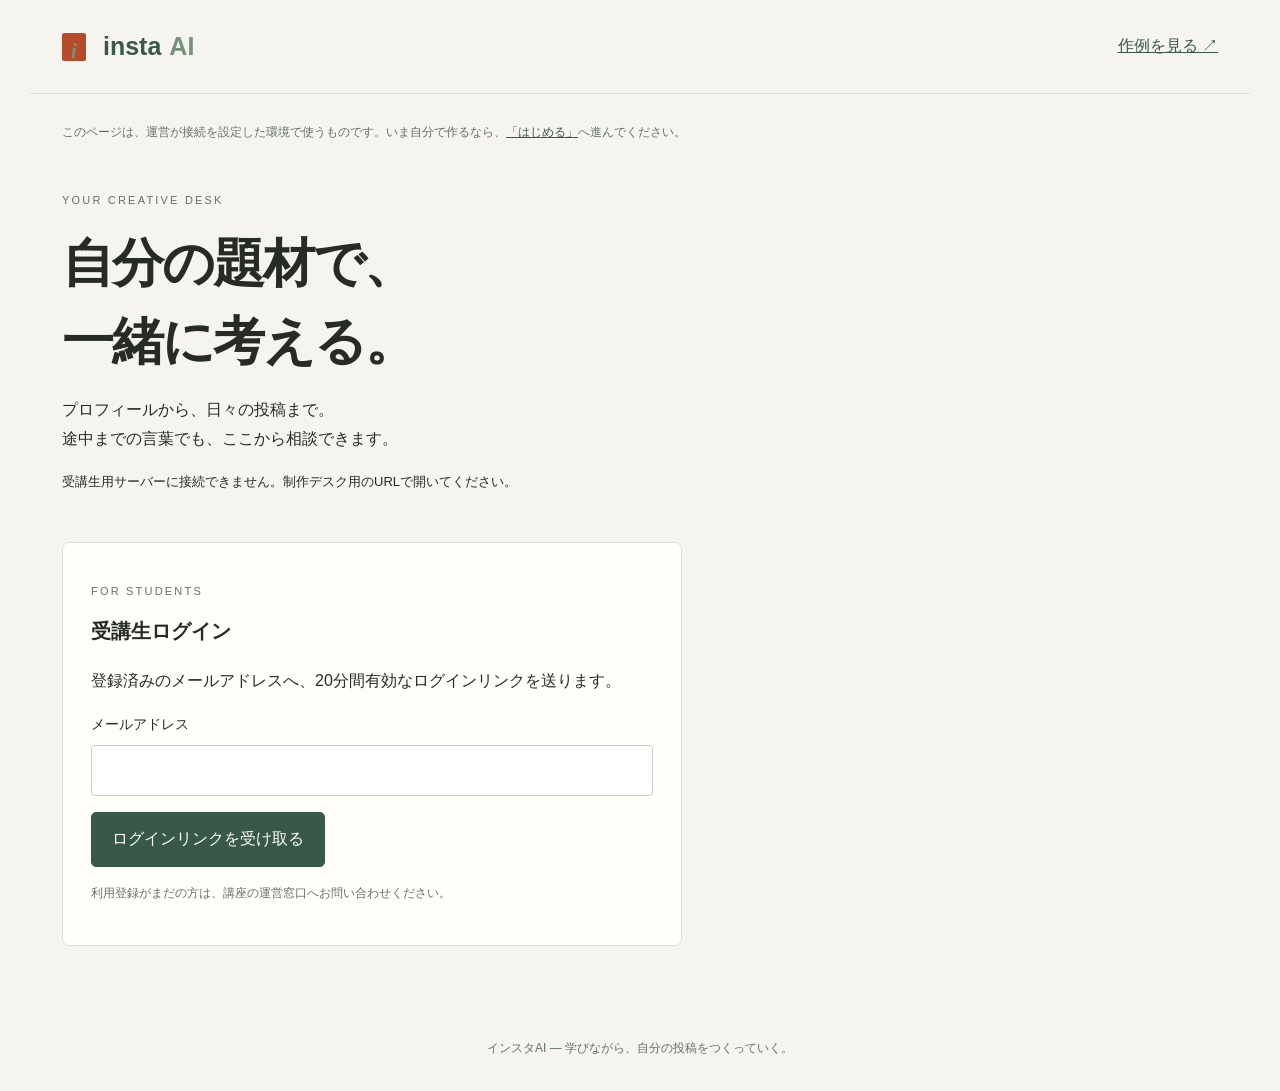
==== member.html @ cbd8a7fc "デザイン実装（並べ替え・ロゴ・文字・ボタン・飾り） Co-Authored-By: Claude Fable 5.1 <noreply@anthropic.com>" ====
<!doctype html>
<html lang="ja"><head><meta charset="utf-8"><meta name="viewport" content="width=device-width,initial-scale=1"><title>制作デスク｜インスタAI</title><link rel="stylesheet" href="member.css"><link rel="icon" href="data:image/svg+xml,%3Csvg xmlns=%27http://www.w3.org/2000/svg%27 viewBox=%270 0 32 32%27%3E%3Crect width=%2732%27 height=%2732%27 rx=%278%27 fill=%27%23b84a2c%27/%3E%3C/svg%3E">
</head>
<body><a class="skip" href="#desk">制作デスクへ</a><header><a class="brand" href="index.html"><span class="logo-mark" aria-hidden="true">i</span>insta<span>AI</span></a><a href="index.html#formats">作例を見る ↗</a></header>
<main><p class="muted" style="margin:0 0 16px">このページは、運営が接続を設定した環境で使うものです。いま自分で作るなら、<a href="index.html#start">「はじめる」</a>へ進んでください。</p><section class="intro"><p class="eyebrow">YOUR CREATIVE DESK</p><h1>自分の題材で、<br>一緒に考える。</h1><p>プロフィールから、日々の投稿まで。<br>途中までの言葉でも、ここから相談できます。</p><p id="connection" role="status">接続を確認しています。</p></section>
<section id="login-panel" class="card"><p class="eyebrow">FOR STUDENTS</p><h2>受講生ログイン</h2><p>登録済みのメールアドレスへ、20分間有効なログインリンクを送ります。</p><form id="login-form"><label>メールアドレス<input id="email" type="email" autocomplete="email" required maxlength="254"></label><button type="submit">ログインリンクを受け取る</button></form><button id="dev-login" class="secondary" hidden>ローカルのテスト受講生で確認する</button><p id="login-status" role="status"></p><p class="muted">利用登録がまだの方は、講座の運営窓口へお問い合わせください。</p></section>
<section id="desk" hidden><div class="account-line"><p id="account"></p><button id="logout" class="secondary">ログアウト</button></div><div class="desk-grid"><aside class="card"><h2>これまでの相談</h2><button id="new-chat" class="secondary">新しい相談</button><nav id="history" aria-label="会話履歴"></nav><p class="muted">このデスクの相談は、ログインした受講生の履歴に保存されます。</p></aside><section class="card conversation"><div id="start-panel"><h2>今日は何をつくる？</h2><label>つくるもの<select id="format"><option value="profile">プロフィール</option><option value="concept">コンセプト整理</option><option value="feed">フィード投稿</option><option value="story">ストーリー</option><optgroup label="リール"><option value="voiceover">アフレコ</option><option value="vlog">VLOG</option><option value="talk">トーク</option><option value="ranking">ランキング</option><option value="comparison">比較</option></optgroup><optgroup label="動画編集"><option value="edit-voiceover">アフレコ編集</option><option value="edit-vlog">VLOG編集</option><option value="edit-talk">トーク編集</option><option value="edit-ranking">ランキング編集</option><option value="edit-comparison">比較編集</option></optgroup></select></label><label id="consult-field" class="checkbox" hidden><input id="consult" type="checkbox"><span id="consult-label">リールの形式も相談して決める</span></label><p id="format-help" class="muted">実績やプレゼントが未定でも大丈夫。今ある材料から始めます。</p></div><div class="conversation-top"><h2 id="chat-title">最初の相談を書いてみる</h2><div><button id="export-chat" class="secondary" hidden>会話を保存</button><button id="delete-chat" class="secondary" hidden>会話を削除</button></div></div><section id="export-panel" hidden><label for="export-text">会話の保存用テキスト</label><textarea id="export-text" rows="8" readonly></textarea><button id="copy-export" class="secondary">保存用テキストをコピー</button><button id="download-export" class="secondary">テキストファイルをダウンロード</button></section><div id="messages" role="log" aria-live="polite" aria-relevant="additions"></div><form id="chat-form"><label for="message">相談・回答<textarea id="message" rows="5" maxlength="40000" placeholder="例：料理の発信を始めたい。実績はまだないけど、疲れた日の一皿を紹介したい。プロフィールから一緒に考えてほしい。"></textarea></label><p class="muted">直したい原稿は、そのまま貼ってください。写真はまだ添付できないため、写っている内容を文章で説明できます。未送信の文章は、このタブで再読み込み・相談の切り替え後も保持します。タブを閉じるか、ログアウトすると消えます。</p><div class="send-line"><button id="send" type="submit">相談を送る ↗</button><span id="count">0 / 40,000文字</span></div><p id="chat-status" role="status"></p></form></section></div>
<section class="card library" id="library"><p class="eyebrow">TOOLS FOR YOUR NEXT POST</p><h2>手元に置いて、使うもの。</h2><p>実績を作らず、今ある材料で進めるためのシートです。</p><div class="library-links"><a href="downloads/profile-worksheet.txt" download>プロフィールの材料整理シート ↓</a><a href="downloads/reel-preparation.txt" download>台本・撮影の準備シート ↓</a><a href="https://docs.google.com/document/d/1QWKGCLUGUImH3913B--5JstInnMOPDh9PozFga27MFQ/edit" target="_blank" rel="noopener noreferrer">実際に使っているAquaVoiceカスタム指示 ↗</a><a href="downloads/insta-ai-create.zip" download>制作スキル一式 ↓</a></div><p class="muted">自分の発信で配るプレゼントは、内容と受取先を別途決めます。このライブラリの存在だけで、あなたのプロフィールに配布中と書くことはありません。</p></section>
<section class="card feedback"><p class="eyebrow">MAKE IT EASIER</p><h2>止まったところを、教えてください。</h2><form id="feedback-form"><label>どこで止まった？<select id="feedback-stage"><option>つくるものを選ぶ</option><option>最初の相談を書く</option><option>AIの質問に答える</option><option>完成案を選ぶ・直す</option><option>撮影・投稿へ進む</option><option>履歴や保存を使う</option><option>その他</option></select></label><label>何をしたかった？ 何が分からなかった？<textarea id="feedback" rows="3" maxlength="3000" required placeholder="例：実績がないと書けないと思って、最初の相談で止まった。"></textarea></label><button type="submit">改善のために送る</button><p id="feedback-status" role="status"></p></form><p class="muted">会話は自動添付しません。</p></section></section></main><footer>インスタAI — 学びながら、自分の投稿をつくっていく。</footer><script src="member.js"></script></body></html>
---- member.css ----
:root{--paper:#f6f4ee;--ink:#262b28;--muted:#65706a;--line:#dedfd5;--green:#385848}*{box-sizing:border-box}body{margin:0;background:var(--paper);color:var(--ink);font-family:Arial,'Hiragino Sans','Noto Sans JP',sans-serif;line-height:1.8}a{color:var(--green)}button,input,textarea,select{font:inherit}button{padding:12px 20px;background:var(--green);border:1px solid var(--green);color:white;cursor:pointer;border-radius:5px}button:disabled{opacity:.45;cursor:wait}button.secondary{background:transparent;color:var(--green);padding:7px 13px;border-color:var(--line)}button:focus-visible,a:focus-visible,input:focus-visible,textarea:focus-visible,select:focus-visible{outline:3px solid #bca276;outline-offset:3px}[hidden]{display:none!important}.skip{position:absolute;top:-80px}.skip:focus{top:0;background:white;padding:10px;z-index:10}header{max-width:1220px;margin:auto;padding:24px 32px;display:flex;justify-content:space-between;align-items:center;border-bottom:1px solid var(--line)}.brand{font-size:25px;font-weight:bold;display:flex;align-items:center;gap:8px;text-decoration:none}.brand span{color:#78917e}main{max-width:1220px;margin:auto;padding:28px 32px 60px}.intro{padding:20px 0 36px}.eyebrow{font-size:11px;letter-spacing:.2em;color:var(--muted)}h1{font-size:clamp(32px,5vw,52px);line-height:1.5;letter-spacing:-.04em;margin:14px 0}h2{font-size:20px;margin:0 0 18px}.card{background:#fffef9;border:1px solid var(--line);padding:28px;border-radius:7px}#login-panel{max-width:620px}label{display:block;font-size:14px;margin:16px 0}input,select,textarea{display:block;width:100%;margin-top:8px;border:1px solid #c9cec5;background:white;border-radius:4px;padding:12px;color:var(--ink)}textarea{resize:vertical;line-height:1.75}.checkbox{display:flex;gap:10px;align-items:center}.checkbox input{width:auto;margin:0}.muted,#count{font-size:12px;color:var(--muted)}#connection{font-size:13px;max-width:740px}.account-line{display:flex;justify-content:space-between;gap:20px;align-items:center;margin-bottom:20px}.account-line p{font-size:13px;overflow-wrap:anywhere}.desk-grid{display:grid;grid-template-columns:240px minmax(0,1fr);gap:20px}#history{margin-top:18px;display:grid;gap:8px}#history button{text-align:left;background:transparent;border-color:var(--line);color:var(--ink);font-size:13px;padding:10px;overflow-wrap:anywhere}#history button[aria-current=true]{border-color:var(--green);background:#edf1e9}.conversation-top{display:flex;justify-content:space-between;align-items:baseline;gap:12px;flex-wrap:wrap;margin-top:20px}.conversation-top button{font-size:12px}#messages{display:grid;gap:18px;margin:20px 0;max-height:660px;overflow:auto;overscroll-behavior:contain}.message{padding:20px;border:1px solid var(--line);border-radius:5px;min-width:0}.message.user{background:#eef2ea;margin-left:36px}.message.assistant{background:white;margin-right:12px}.message strong{font-size:11px;color:var(--muted);letter-spacing:.08em}.message pre{white-space:pre-wrap;overflow-wrap:anywhere;font:inherit;margin:12px 0}.message button{font-size:12px}.send-line{display:flex;justify-content:space-between;align-items:center;gap:12px}.library,.feedback{margin-top:28px}.library-links{display:grid;grid-template-columns:1fr 1fr;gap:12px}.library-links a{padding:18px;border:1px solid var(--line);text-decoration:none;overflow-wrap:anywhere}.feedback form{max-width:720px}footer{padding:32px;text-align:center;color:var(--muted);font-size:12px}@media(max-width:760px){header,main{padding-left:18px;padding-right:18px}.desk-grid{grid-template-columns:1fr}.card{padding:20px}#history{grid-template-columns:repeat(2,minmax(0,1fr));max-height:200px;overflow:auto}.library-links{grid-template-columns:1fr}.message.user{margin-left:12px}.account-line{align-items:flex-start}h1{font-size:36px}}

@media(max-width:400px){.account-line{flex-wrap:wrap}.account-line button{white-space:nowrap}.account-line p{margin-bottom:0}}

.answer-body{font-size:15px;line-height:1.85}.answer-body p{margin:10px 0;white-space:pre-wrap}.answer-body h3{font-size:18px;margin:22px 0 10px}.answer-body blockquote{margin:14px 0;padding:8px 14px;border-left:3px solid #78917e;white-space:pre-wrap}.answer-body code{background:#edf1e9;padding:2px 4px}.answer-code{background:#f6f4ee;border:1px solid var(--line);padding:16px}.answer-table{max-width:100%;overflow-x:auto;margin:14px 0}.answer-table table{border-collapse:collapse;min-width:460px;font-size:14px}.answer-table th,.answer-table td{border:1px solid var(--line);padding:12px;text-align:left;vertical-align:top;min-width:140px}.answer-table th{background:#eef2ea}.answer-body hr{border:0;border-top:1px solid var(--line);margin:20px 0}

.logo-mark{display:inline-grid;place-items:center;width:24px;height:28px;background:#b84a2c;color:#faf9f5;font-family:"Hiragino Mincho ProN","Yu Mincho",serif;font-size:21px;font-style:italic;margin-right:9px;border-radius:2px;vertical-align:middle}
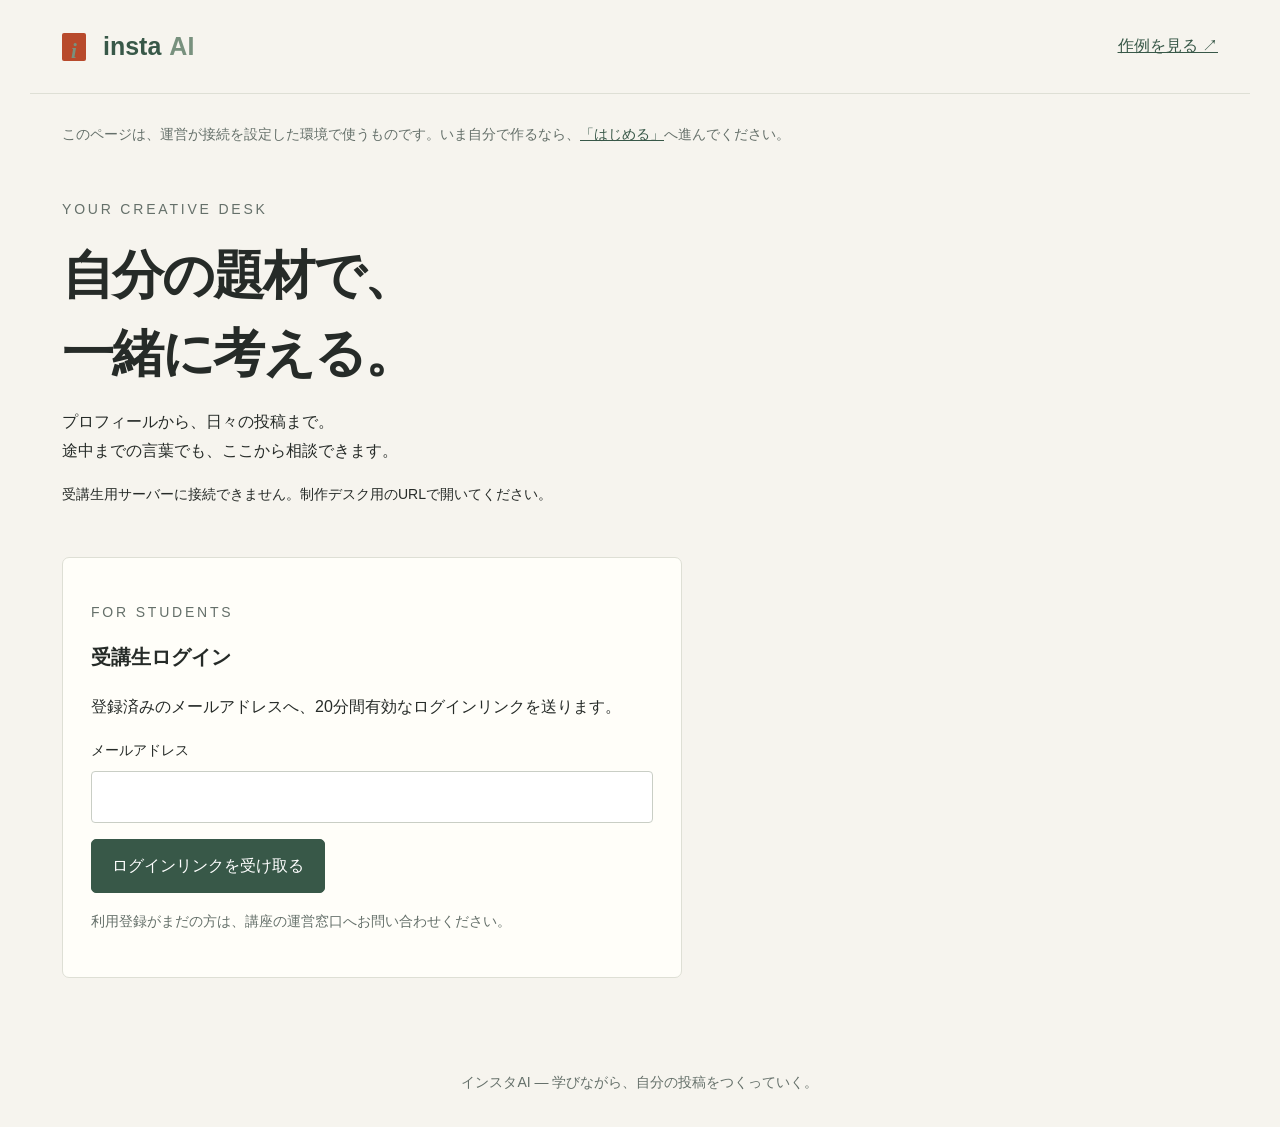
==== commit eb05614a: "loop1-2: official IG gradient glyph logo+favicon; remove さき reels/name; mobile screenshot strip; cap" ====
--- a/member.html
+++ b/member.html
@@ -1,5 +1,5 @@
 <!doctype html>
-<html lang="ja"><head><meta charset="utf-8"><meta name="viewport" content="width=device-width,initial-scale=1"><title>制作デスク｜インスタAI</title><link rel="stylesheet" href="member.css"><link rel="icon" href="data:image/svg+xml,%3Csvg xmlns=%27http://www.w3.org/2000/svg%27 viewBox=%270 0 32 32%27%3E%3Crect width=%2732%27 height=%2732%27 rx=%278%27 fill=%27%23b84a2c%27/%3E%3C/svg%3E">
+<html lang="ja"><head><meta charset="utf-8"><meta name="viewport" content="width=device-width,initial-scale=1"><title>制作デスク｜インスタAI</title><link rel="stylesheet" href="member.css"><link rel="icon" type="image/png" sizes="64x64" href="assets/brand/instagram-glyph-gradient-64.png"><link rel="icon" href="favicon.ico" sizes="32x32"><link rel="apple-touch-icon" href="assets/brand/apple-touch-icon.png">
 </head>
 <body><a class="skip" href="#desk">制作デスクへ</a><header><a class="brand" href="index.html"><span class="logo-mark" aria-hidden="true">i</span>insta<span>AI</span></a><a href="index.html#formats">作例を見る ↗</a></header>
 <main><p class="muted" style="margin:0 0 16px">このページは、運営が接続を設定した環境で使うものです。いま自分で作るなら、<a href="index.html#start">「はじめる」</a>へ進んでください。</p><section class="intro"><p class="eyebrow">YOUR CREATIVE DESK</p><h1>自分の題材で、<br>一緒に考える。</h1><p>プロフィールから、日々の投稿まで。<br>途中までの言葉でも、ここから相談できます。</p><p id="connection" role="status">接続を確認しています。</p></section>
--- a/member.css
+++ b/member.css
@@ -1,4 +1,4 @@
-:root{--paper:#f6f4ee;--ink:#262b28;--muted:#65706a;--line:#dedfd5;--green:#385848}*{box-sizing:border-box}body{margin:0;background:var(--paper);color:var(--ink);font-family:Arial,'Hiragino Sans','Noto Sans JP',sans-serif;line-height:1.8}a{color:var(--green)}button,input,textarea,select{font:inherit}button{padding:12px 20px;background:var(--green);border:1px solid var(--green);color:white;cursor:pointer;border-radius:5px}button:disabled{opacity:.45;cursor:wait}button.secondary{background:transparent;color:var(--green);padding:7px 13px;border-color:var(--line)}button:focus-visible,a:focus-visible,input:focus-visible,textarea:focus-visible,select:focus-visible{outline:3px solid #bca276;outline-offset:3px}[hidden]{display:none!important}.skip{position:absolute;top:-80px}.skip:focus{top:0;background:white;padding:10px;z-index:10}header{max-width:1220px;margin:auto;padding:24px 32px;display:flex;justify-content:space-between;align-items:center;border-bottom:1px solid var(--line)}.brand{font-size:25px;font-weight:bold;display:flex;align-items:center;gap:8px;text-decoration:none}.brand span{color:#78917e}main{max-width:1220px;margin:auto;padding:28px 32px 60px}.intro{padding:20px 0 36px}.eyebrow{font-size:11px;letter-spacing:.2em;color:var(--muted)}h1{font-size:clamp(32px,5vw,52px);line-height:1.5;letter-spacing:-.04em;margin:14px 0}h2{font-size:20px;margin:0 0 18px}.card{background:#fffef9;border:1px solid var(--line);padding:28px;border-radius:7px}#login-panel{max-width:620px}label{display:block;font-size:14px;margin:16px 0}input,select,textarea{display:block;width:100%;margin-top:8px;border:1px solid #c9cec5;background:white;border-radius:4px;padding:12px;color:var(--ink)}textarea{resize:vertical;line-height:1.75}.checkbox{display:flex;gap:10px;align-items:center}.checkbox input{width:auto;margin:0}.muted,#count{font-size:12px;color:var(--muted)}#connection{font-size:13px;max-width:740px}.account-line{display:flex;justify-content:space-between;gap:20px;align-items:center;margin-bottom:20px}.account-line p{font-size:13px;overflow-wrap:anywhere}.desk-grid{display:grid;grid-template-columns:240px minmax(0,1fr);gap:20px}#history{margin-top:18px;display:grid;gap:8px}#history button{text-align:left;background:transparent;border-color:var(--line);color:var(--ink);font-size:13px;padding:10px;overflow-wrap:anywhere}#history button[aria-current=true]{border-color:var(--green);background:#edf1e9}.conversation-top{display:flex;justify-content:space-between;align-items:baseline;gap:12px;flex-wrap:wrap;margin-top:20px}.conversation-top button{font-size:12px}#messages{display:grid;gap:18px;margin:20px 0;max-height:660px;overflow:auto;overscroll-behavior:contain}.message{padding:20px;border:1px solid var(--line);border-radius:5px;min-width:0}.message.user{background:#eef2ea;margin-left:36px}.message.assistant{background:white;margin-right:12px}.message strong{font-size:11px;color:var(--muted);letter-spacing:.08em}.message pre{white-space:pre-wrap;overflow-wrap:anywhere;font:inherit;margin:12px 0}.message button{font-size:12px}.send-line{display:flex;justify-content:space-between;align-items:center;gap:12px}.library,.feedback{margin-top:28px}.library-links{display:grid;grid-template-columns:1fr 1fr;gap:12px}.library-links a{padding:18px;border:1px solid var(--line);text-decoration:none;overflow-wrap:anywhere}.feedback form{max-width:720px}footer{padding:32px;text-align:center;color:var(--muted);font-size:12px}@media(max-width:760px){header,main{padding-left:18px;padding-right:18px}.desk-grid{grid-template-columns:1fr}.card{padding:20px}#history{grid-template-columns:repeat(2,minmax(0,1fr));max-height:200px;overflow:auto}.library-links{grid-template-columns:1fr}.message.user{margin-left:12px}.account-line{align-items:flex-start}h1{font-size:36px}}
+:root{--paper:#f6f4ee;--ink:#262b28;--muted:#65706a;--line:#dedfd5;--green:#385848}*{box-sizing:border-box}body{margin:0;background:var(--paper);color:var(--ink);font-family:Arial,'Hiragino Sans','Noto Sans JP',sans-serif;line-height:1.8}a{color:var(--green)}button,input,textarea,select{font:inherit}button{padding:12px 20px;background:var(--green);border:1px solid var(--green);color:white;cursor:pointer;border-radius:5px}button:disabled{opacity:.45;cursor:wait}button.secondary{background:transparent;color:var(--green);padding:7px 13px;border-color:var(--line)}button:focus-visible,a:focus-visible,input:focus-visible,textarea:focus-visible,select:focus-visible{outline:3px solid #bca276;outline-offset:3px}[hidden]{display:none!important}.skip{position:absolute;top:-80px}.skip:focus{top:0;background:white;padding:10px;z-index:10}header{max-width:1220px;margin:auto;padding:24px 32px;display:flex;justify-content:space-between;align-items:center;border-bottom:1px solid var(--line)}.brand{font-size:25px;font-weight:bold;display:flex;align-items:center;gap:8px;text-decoration:none}.brand span{color:#78917e}main{max-width:1220px;margin:auto;padding:28px 32px 60px}.intro{padding:20px 0 36px}.eyebrow{font-size:14px;letter-spacing:.2em;color:var(--muted)}h1{font-size:clamp(32px,5vw,52px);line-height:1.5;letter-spacing:-.04em;margin:14px 0}h2{font-size:20px;margin:0 0 18px}.card{background:#fffef9;border:1px solid var(--line);padding:28px;border-radius:7px}#login-panel{max-width:620px}label{display:block;font-size:14px;margin:16px 0}input,select,textarea{display:block;width:100%;margin-top:8px;border:1px solid #c9cec5;background:white;border-radius:4px;padding:12px;color:var(--ink)}textarea{resize:vertical;line-height:1.75}.checkbox{display:flex;gap:10px;align-items:center}.checkbox input{width:auto;margin:0}.muted,#count{font-size:14px;color:var(--muted)}#connection{font-size:14px;max-width:740px}.account-line{display:flex;justify-content:space-between;gap:20px;align-items:center;margin-bottom:20px}.account-line p{font-size:14px;overflow-wrap:anywhere}.desk-grid{display:grid;grid-template-columns:240px minmax(0,1fr);gap:20px}#history{margin-top:18px;display:grid;gap:8px}#history button{text-align:left;background:transparent;border-color:var(--line);color:var(--ink);font-size:14px;padding:10px;overflow-wrap:anywhere}#history button[aria-current=true]{border-color:var(--green);background:#edf1e9}.conversation-top{display:flex;justify-content:space-between;align-items:baseline;gap:12px;flex-wrap:wrap;margin-top:20px}.conversation-top button{font-size:14px}#messages{display:grid;gap:18px;margin:20px 0;max-height:660px;overflow:auto;overscroll-behavior:contain}.message{padding:20px;border:1px solid var(--line);border-radius:5px;min-width:0}.message.user{background:#eef2ea;margin-left:36px}.message.assistant{background:white;margin-right:12px}.message strong{font-size:14px;color:var(--muted);letter-spacing:.08em}.message pre{white-space:pre-wrap;overflow-wrap:anywhere;font:inherit;margin:12px 0}.message button{font-size:14px}.send-line{display:flex;justify-content:space-between;align-items:center;gap:12px}.library,.feedback{margin-top:28px}.library-links{display:grid;grid-template-columns:1fr 1fr;gap:12px}.library-links a{padding:18px;border:1px solid var(--line);text-decoration:none;overflow-wrap:anywhere}.feedback form{max-width:720px}footer{padding:32px;text-align:center;color:var(--muted);font-size:14px}@media(max-width:760px){header,main{padding-left:18px;padding-right:18px}.desk-grid{grid-template-columns:1fr}.card{padding:20px}#history{grid-template-columns:repeat(2,minmax(0,1fr));max-height:200px;overflow:auto}.library-links{grid-template-columns:1fr}.message.user{margin-left:12px}.account-line{align-items:flex-start}h1{font-size:36px}}
 
 @media(max-width:400px){.account-line{flex-wrap:wrap}.account-line button{white-space:nowrap}.account-line p{margin-bottom:0}}
 
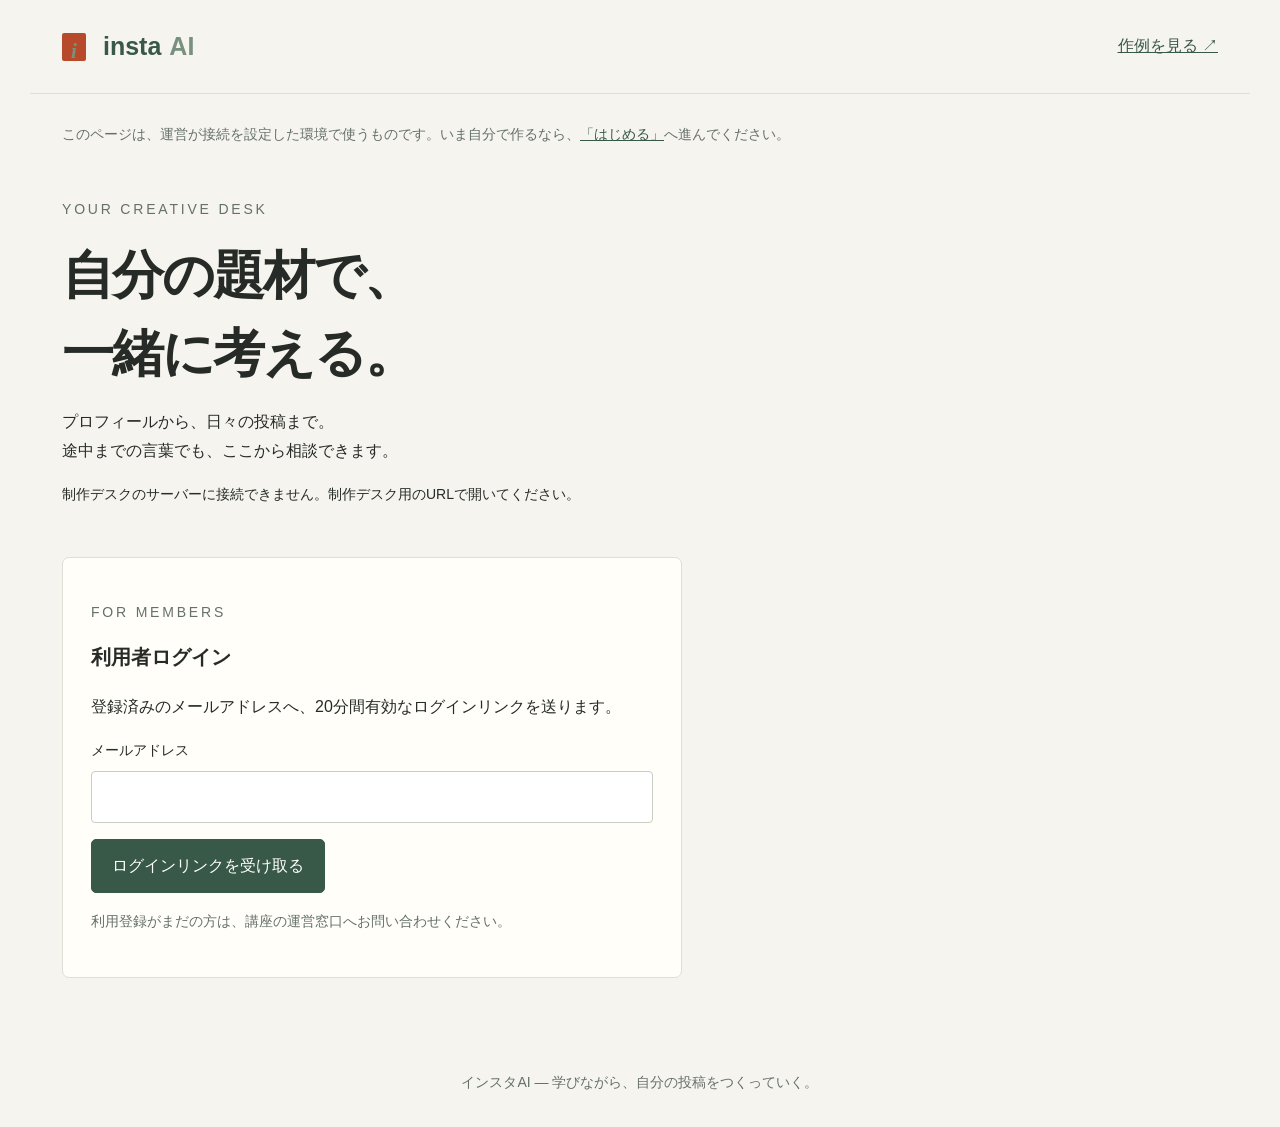
==== commit ceb83a40: "loop10: N1 pass-2 fixes (progress confirm, feed/story samples removed, copy cleanup, optional inputs" ====
--- a/member.html
+++ b/member.html
@@ -3,7 +3,7 @@
 </head>
 <body><a class="skip" href="#desk">制作デスクへ</a><header><a class="brand" href="index.html"><span class="logo-mark" aria-hidden="true">i</span>insta<span>AI</span></a><a href="index.html#formats">作例を見る ↗</a></header>
 <main><p class="muted" style="margin:0 0 16px">このページは、運営が接続を設定した環境で使うものです。いま自分で作るなら、<a href="index.html#start">「はじめる」</a>へ進んでください。</p><section class="intro"><p class="eyebrow">YOUR CREATIVE DESK</p><h1>自分の題材で、<br>一緒に考える。</h1><p>プロフィールから、日々の投稿まで。<br>途中までの言葉でも、ここから相談できます。</p><p id="connection" role="status">接続を確認しています。</p></section>
-<section id="login-panel" class="card"><p class="eyebrow">FOR STUDENTS</p><h2>受講生ログイン</h2><p>登録済みのメールアドレスへ、20分間有効なログインリンクを送ります。</p><form id="login-form"><label>メールアドレス<input id="email" type="email" autocomplete="email" required maxlength="254"></label><button type="submit">ログインリンクを受け取る</button></form><button id="dev-login" class="secondary" hidden>ローカルのテスト受講生で確認する</button><p id="login-status" role="status"></p><p class="muted">利用登録がまだの方は、講座の運営窓口へお問い合わせください。</p></section>
-<section id="desk" hidden><div class="account-line"><p id="account"></p><button id="logout" class="secondary">ログアウト</button></div><div class="desk-grid"><aside class="card"><h2>これまでの相談</h2><button id="new-chat" class="secondary">新しい相談</button><nav id="history" aria-label="会話履歴"></nav><p class="muted">このデスクの相談は、ログインした受講生の履歴に保存されます。</p></aside><section class="card conversation"><div id="start-panel"><h2>今日は何をつくる？</h2><label>つくるもの<select id="format"><option value="profile">プロフィール</option><option value="concept">コンセプト整理</option><option value="feed">フィード投稿</option><option value="story">ストーリー</option><optgroup label="リール"><option value="voiceover">アフレコ</option><option value="vlog">VLOG</option><option value="talk">トーク</option><option value="ranking">ランキング</option><option value="comparison">比較</option></optgroup><optgroup label="動画編集"><option value="edit-voiceover">アフレコ編集</option><option value="edit-vlog">VLOG編集</option><option value="edit-talk">トーク編集</option><option value="edit-ranking">ランキング編集</option><option value="edit-comparison">比較編集</option></optgroup></select></label><label id="consult-field" class="checkbox" hidden><input id="consult" type="checkbox"><span id="consult-label">リールの形式も相談して決める</span></label><p id="format-help" class="muted">実績やプレゼントが未定でも大丈夫。今ある材料から始めます。</p></div><div class="conversation-top"><h2 id="chat-title">最初の相談を書いてみる</h2><div><button id="export-chat" class="secondary" hidden>会話を保存</button><button id="delete-chat" class="secondary" hidden>会話を削除</button></div></div><section id="export-panel" hidden><label for="export-text">会話の保存用テキスト</label><textarea id="export-text" rows="8" readonly></textarea><button id="copy-export" class="secondary">保存用テキストをコピー</button><button id="download-export" class="secondary">テキストファイルをダウンロード</button></section><div id="messages" role="log" aria-live="polite" aria-relevant="additions"></div><form id="chat-form"><label for="message">相談・回答<textarea id="message" rows="5" maxlength="40000" placeholder="例：料理の発信を始めたい。実績はまだないけど、疲れた日の一皿を紹介したい。プロフィールから一緒に考えてほしい。"></textarea></label><p class="muted">直したい原稿は、そのまま貼ってください。写真はまだ添付できないため、写っている内容を文章で説明できます。未送信の文章は、このタブで再読み込み・相談の切り替え後も保持します。タブを閉じるか、ログアウトすると消えます。</p><div class="send-line"><button id="send" type="submit">相談を送る ↗</button><span id="count">0 / 40,000文字</span></div><p id="chat-status" role="status"></p></form></section></div>
+<section id="login-panel" class="card"><p class="eyebrow">FOR MEMBERS</p><h2>利用者ログイン</h2><p>登録済みのメールアドレスへ、20分間有効なログインリンクを送ります。</p><form id="login-form"><label>メールアドレス<input id="email" type="email" autocomplete="email" required maxlength="254"></label><button type="submit">ログインリンクを受け取る</button></form><button id="dev-login" class="secondary" hidden>ローカルのテスト利用者で確認する</button><p id="login-status" role="status"></p><p class="muted">利用登録がまだの方は、講座の運営窓口へお問い合わせください。</p></section>
+<section id="desk" hidden><div class="account-line"><p id="account"></p><button id="logout" class="secondary">ログアウト</button></div><div class="desk-grid"><aside class="card"><h2>これまでの相談</h2><button id="new-chat" class="secondary">新しい相談</button><nav id="history" aria-label="会話履歴"></nav><p class="muted">このデスクの相談は、ログインした人の履歴に保存されます。</p></aside><section class="card conversation"><div id="start-panel"><h2>今日は何をつくる？</h2><label>つくるもの<select id="format"><option value="profile">プロフィール</option><option value="concept">コンセプト整理</option><option value="feed">フィード投稿</option><option value="story">ストーリー</option><optgroup label="リール"><option value="voiceover">アフレコ</option><option value="vlog">VLOG</option><option value="talk">トーク</option><option value="ranking">ランキング</option><option value="comparison">比較</option></optgroup><optgroup label="動画編集"><option value="edit-voiceover">アフレコ編集</option><option value="edit-vlog">VLOG編集</option><option value="edit-talk">トーク編集</option><option value="edit-ranking">ランキング編集</option><option value="edit-comparison">比較編集</option></optgroup></select></label><label id="consult-field" class="checkbox" hidden><input id="consult" type="checkbox"><span id="consult-label">リールの形式も相談して決める</span></label><p id="format-help" class="muted">実績やプレゼントが未定でも大丈夫。今ある材料から始めます。</p></div><div class="conversation-top"><h2 id="chat-title">最初の相談を書いてみる</h2><div><button id="export-chat" class="secondary" hidden>会話を保存</button><button id="delete-chat" class="secondary" hidden>会話を削除</button></div></div><section id="export-panel" hidden><label for="export-text">会話の保存用テキスト</label><textarea id="export-text" rows="8" readonly></textarea><button id="copy-export" class="secondary">保存用テキストをコピー</button><button id="download-export" class="secondary">テキストファイルをダウンロード</button></section><div id="messages" role="log" aria-live="polite" aria-relevant="additions"></div><form id="chat-form"><label for="message">相談・回答<textarea id="message" rows="5" maxlength="40000" placeholder="例：料理の発信を始めたい。実績はまだないけど、疲れた日の一皿を紹介したい。プロフィールから一緒に考えてほしい。"></textarea></label><p class="muted">直したい原稿は、そのまま貼ってください。写真はまだ添付できないため、写っている内容を文章で説明できます。未送信の文章は、このタブで再読み込み・相談の切り替え後も保持します。タブを閉じるか、ログアウトすると消えます。</p><div class="send-line"><button id="send" type="submit">相談を送る ↗</button><span id="count">0 / 40,000文字</span></div><p id="chat-status" role="status"></p></form></section></div>
 <section class="card library" id="library"><p class="eyebrow">TOOLS FOR YOUR NEXT POST</p><h2>手元に置いて、使うもの。</h2><p>実績を作らず、今ある材料で進めるためのシートです。</p><div class="library-links"><a href="downloads/profile-worksheet.txt" download>プロフィールの材料整理シート ↓</a><a href="downloads/reel-preparation.txt" download>台本・撮影の準備シート ↓</a><a href="https://docs.google.com/document/d/1QWKGCLUGUImH3913B--5JstInnMOPDh9PozFga27MFQ/edit" target="_blank" rel="noopener noreferrer">実際に使っているAquaVoiceカスタム指示 ↗</a><a href="downloads/insta-ai-create.zip" download>制作スキル一式 ↓</a></div><p class="muted">自分の発信で配るプレゼントは、内容と受取先を別途決めます。このライブラリの存在だけで、あなたのプロフィールに配布中と書くことはありません。</p></section>
 <section class="card feedback"><p class="eyebrow">MAKE IT EASIER</p><h2>止まったところを、教えてください。</h2><form id="feedback-form"><label>どこで止まった？<select id="feedback-stage"><option>つくるものを選ぶ</option><option>最初の相談を書く</option><option>AIの質問に答える</option><option>完成案を選ぶ・直す</option><option>撮影・投稿へ進む</option><option>履歴や保存を使う</option><option>その他</option></select></label><label>何をしたかった？ 何が分からなかった？<textarea id="feedback" rows="3" maxlength="3000" required placeholder="例：実績がないと書けないと思って、最初の相談で止まった。"></textarea></label><button type="submit">改善のために送る</button><p id="feedback-status" role="status"></p></form><p class="muted">会話は自動添付しません。</p></section></section></main><footer>インスタAI — 学びながら、自分の投稿をつくっていく。</footer><script src="member.js"></script></body></html>
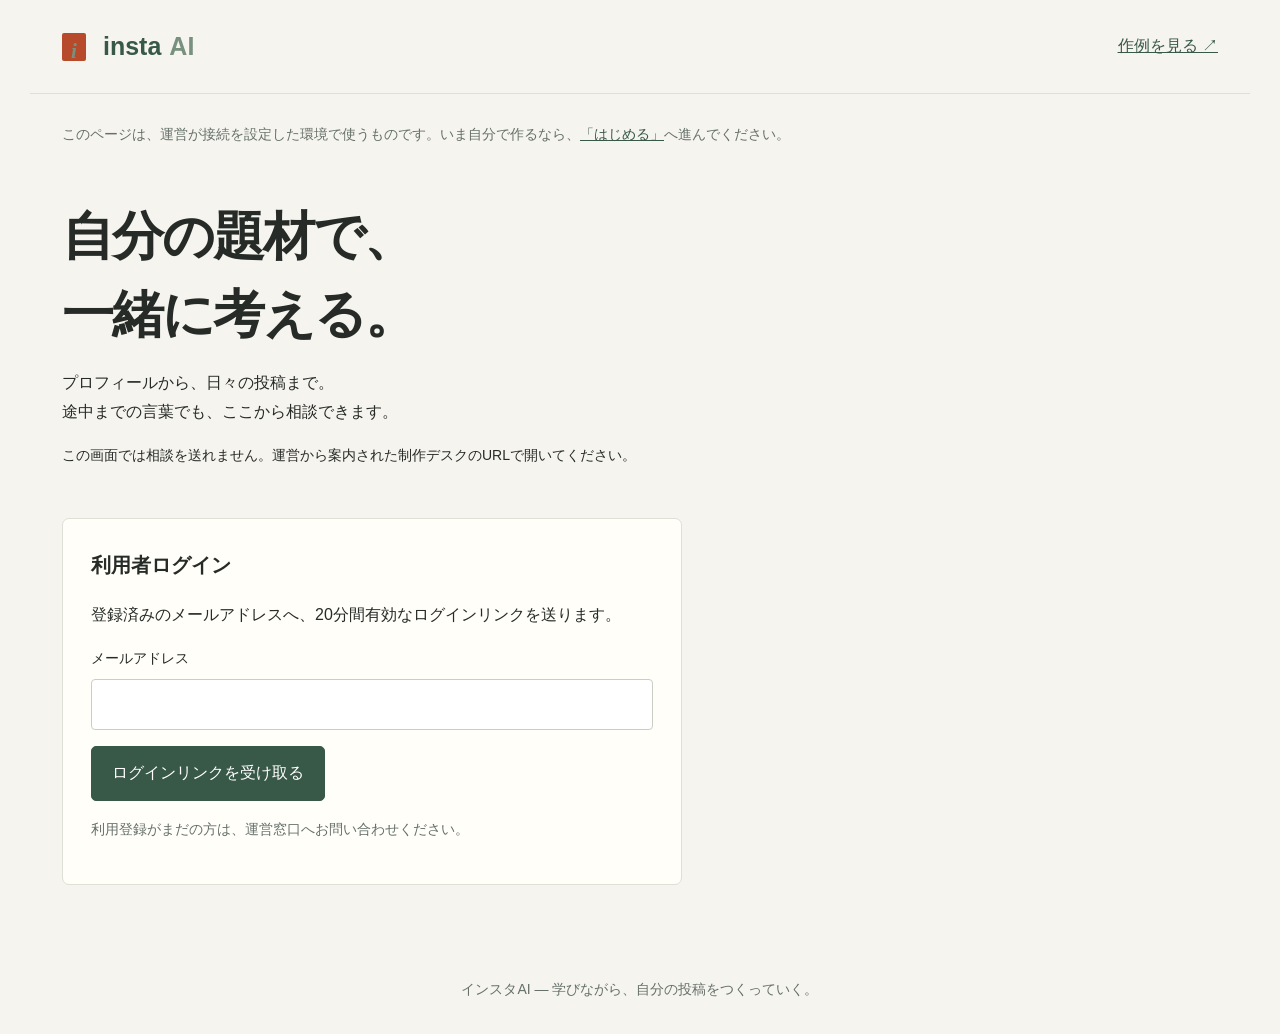
==== commit ae37a3f7: "Sweep3: workbench help names real option, closing share text, Claude Code path, member page eyebrows" ====
--- a/member.html
+++ b/member.html
@@ -2,8 +2,8 @@
 <html lang="ja"><head><meta charset="utf-8"><meta name="viewport" content="width=device-width,initial-scale=1"><title>制作デスク｜インスタAI</title><link rel="stylesheet" href="member.css"><link rel="icon" type="image/png" sizes="64x64" href="assets/brand/instagram-glyph-gradient-64.png"><link rel="icon" href="favicon.ico" sizes="32x32"><link rel="apple-touch-icon" href="assets/brand/apple-touch-icon.png">
 </head>
 <body><a class="skip" href="#desk">制作デスクへ</a><header><a class="brand" href="index.html"><span class="logo-mark" aria-hidden="true">i</span>insta<span>AI</span></a><a href="index.html#formats">作例を見る ↗</a></header>
-<main><p class="muted" style="margin:0 0 16px">このページは、運営が接続を設定した環境で使うものです。いま自分で作るなら、<a href="index.html#start">「はじめる」</a>へ進んでください。</p><section class="intro"><p class="eyebrow">YOUR CREATIVE DESK</p><h1>自分の題材で、<br>一緒に考える。</h1><p>プロフィールから、日々の投稿まで。<br>途中までの言葉でも、ここから相談できます。</p><p id="connection" role="status">接続を確認しています。</p></section>
-<section id="login-panel" class="card"><p class="eyebrow">FOR MEMBERS</p><h2>利用者ログイン</h2><p>登録済みのメールアドレスへ、20分間有効なログインリンクを送ります。</p><form id="login-form"><label>メールアドレス<input id="email" type="email" autocomplete="email" required maxlength="254"></label><button type="submit">ログインリンクを受け取る</button></form><button id="dev-login" class="secondary" hidden>ローカルのテスト利用者で確認する</button><p id="login-status" role="status"></p><p class="muted">利用登録がまだの方は、講座の運営窓口へお問い合わせください。</p></section>
-<section id="desk" hidden><div class="account-line"><p id="account"></p><button id="logout" class="secondary">ログアウト</button></div><div class="desk-grid"><aside class="card"><h2>これまでの相談</h2><button id="new-chat" class="secondary">新しい相談</button><nav id="history" aria-label="会話履歴"></nav><p class="muted">このデスクの相談は、ログインした人の履歴に保存されます。</p></aside><section class="card conversation"><div id="start-panel"><h2>今日は何をつくる？</h2><label>つくるもの<select id="format"><option value="profile">プロフィール</option><option value="concept">コンセプト整理</option><option value="feed">フィード投稿</option><option value="story">ストーリー</option><optgroup label="リール"><option value="voiceover">アフレコ</option><option value="vlog">VLOG</option><option value="talk">トーク</option><option value="ranking">ランキング</option><option value="comparison">比較</option></optgroup><optgroup label="動画編集"><option value="edit-voiceover">アフレコ編集</option><option value="edit-vlog">VLOG編集</option><option value="edit-talk">トーク編集</option><option value="edit-ranking">ランキング編集</option><option value="edit-comparison">比較編集</option></optgroup></select></label><label id="consult-field" class="checkbox" hidden><input id="consult" type="checkbox"><span id="consult-label">リールの形式も相談して決める</span></label><p id="format-help" class="muted">実績やプレゼントが未定でも大丈夫。今ある材料から始めます。</p></div><div class="conversation-top"><h2 id="chat-title">最初の相談を書いてみる</h2><div><button id="export-chat" class="secondary" hidden>会話を保存</button><button id="delete-chat" class="secondary" hidden>会話を削除</button></div></div><section id="export-panel" hidden><label for="export-text">会話の保存用テキスト</label><textarea id="export-text" rows="8" readonly></textarea><button id="copy-export" class="secondary">保存用テキストをコピー</button><button id="download-export" class="secondary">テキストファイルをダウンロード</button></section><div id="messages" role="log" aria-live="polite" aria-relevant="additions"></div><form id="chat-form"><label for="message">相談・回答<textarea id="message" rows="5" maxlength="40000" placeholder="例：料理の発信を始めたい。実績はまだないけど、疲れた日の一皿を紹介したい。プロフィールから一緒に考えてほしい。"></textarea></label><p class="muted">直したい原稿は、そのまま貼ってください。写真はまだ添付できないため、写っている内容を文章で説明できます。未送信の文章は、このタブで再読み込み・相談の切り替え後も保持します。タブを閉じるか、ログアウトすると消えます。</p><div class="send-line"><button id="send" type="submit">相談を送る ↗</button><span id="count">0 / 40,000文字</span></div><p id="chat-status" role="status"></p></form></section></div>
-<section class="card library" id="library"><p class="eyebrow">TOOLS FOR YOUR NEXT POST</p><h2>手元に置いて、使うもの。</h2><p>実績を作らず、今ある材料で進めるためのシートです。</p><div class="library-links"><a href="downloads/profile-worksheet.txt" download>プロフィールの材料整理シート ↓</a><a href="downloads/reel-preparation.txt" download>台本・撮影の準備シート ↓</a><a href="https://docs.google.com/document/d/1QWKGCLUGUImH3913B--5JstInnMOPDh9PozFga27MFQ/edit" target="_blank" rel="noopener noreferrer">実際に使っているAquaVoiceカスタム指示 ↗</a><a href="downloads/insta-ai-create.zip" download>制作スキル一式 ↓</a></div><p class="muted">自分の発信で配るプレゼントは、内容と受取先を別途決めます。このライブラリの存在だけで、あなたのプロフィールに配布中と書くことはありません。</p></section>
-<section class="card feedback"><p class="eyebrow">MAKE IT EASIER</p><h2>止まったところを、教えてください。</h2><form id="feedback-form"><label>どこで止まった？<select id="feedback-stage"><option>つくるものを選ぶ</option><option>最初の相談を書く</option><option>AIの質問に答える</option><option>完成案を選ぶ・直す</option><option>撮影・投稿へ進む</option><option>履歴や保存を使う</option><option>その他</option></select></label><label>何をしたかった？ 何が分からなかった？<textarea id="feedback" rows="3" maxlength="3000" required placeholder="例：実績がないと書けないと思って、最初の相談で止まった。"></textarea></label><button type="submit">改善のために送る</button><p id="feedback-status" role="status"></p></form><p class="muted">会話は自動添付しません。</p></section></section></main><footer>インスタAI — 学びながら、自分の投稿をつくっていく。</footer><script src="member.js"></script></body></html>
+<main><p class="muted" style="margin:0 0 16px">このページは、運営が接続を設定した環境で使うものです。いま自分で作るなら、<a href="index.html#start">「はじめる」</a>へ進んでください。</p><section class="intro"><h1>自分の題材で、<br>一緒に考える。</h1><p>プロフィールから、日々の投稿まで。<br>途中までの言葉でも、ここから相談できます。</p><p id="connection" role="status">接続を確認しています。</p></section>
+<section id="login-panel" class="card"><h2>利用者ログイン</h2><p>登録済みのメールアドレスへ、20分間有効なログインリンクを送ります。</p><form id="login-form"><label>メールアドレス<input id="email" type="email" autocomplete="email" required maxlength="254"></label><button type="submit">ログインリンクを受け取る</button></form><button id="dev-login" class="secondary" hidden>ローカルのテスト利用者で確認する</button><p id="login-status" role="status"></p><p class="muted">利用登録がまだの方は、運営窓口へお問い合わせください。</p></section>
+<section id="desk" hidden><div class="account-line"><p id="account"></p><button id="logout" class="secondary">ログアウト</button></div><div class="desk-grid"><aside class="card"><h2>これまでの相談</h2><button id="new-chat" class="secondary">新しい相談</button><nav id="history" aria-label="チャット履歴"></nav><p class="muted">このデスクの相談は、ログインした人の履歴に保存されます。</p></aside><section class="card conversation"><div id="start-panel"><h2>今日は何をつくる？</h2><label>つくるもの<select id="format"><option value="profile">プロフィール</option><option value="concept">コンセプト整理</option><option value="feed">フィード投稿</option><option value="story">ストーリー</option><optgroup label="リール"><option value="voiceover">アフレコ</option><option value="vlog">VLOG</option><option value="talk">トーク</option><option value="ranking">ランキング</option><option value="comparison">比較</option></optgroup><optgroup label="動画編集"><option value="edit-voiceover">アフレコ編集</option><option value="edit-vlog">VLOG編集</option><option value="edit-talk">トーク編集</option><option value="edit-ranking">ランキング編集</option><option value="edit-comparison">比較編集</option></optgroup></select></label><label id="consult-field" class="checkbox" hidden><input id="consult" type="checkbox"><span id="consult-label">リールの形式も相談して決める</span></label><p id="format-help" class="muted">実績やプレゼントが未定でも大丈夫。今ある材料から始めます。</p></div><div class="conversation-top"><h2 id="chat-title">最初の相談を書いてみる</h2><div><button id="export-chat" class="secondary" hidden>チャットを保存</button><button id="delete-chat" class="secondary" hidden>チャットを削除</button></div></div><section id="export-panel" hidden><label for="export-text">チャットの保存用テキスト</label><textarea id="export-text" rows="8" readonly></textarea><button id="copy-export" class="secondary">保存用テキストをコピー</button><button id="download-export" class="secondary">テキストファイルをダウンロード</button></section><div id="messages" role="log" aria-live="polite" aria-relevant="additions"></div><form id="chat-form"><label for="message">相談・回答<textarea id="message" rows="5" maxlength="40000" placeholder="例：料理の発信を始めたい。実績はまだないけど、疲れた日の一皿を紹介したい。プロフィールから一緒に考えてほしい。"></textarea></label><p class="muted">直したい原稿は、そのまま貼ってください。写真はまだ添付できないため、写っている内容を文章で説明できます。未送信の文章は、このタブで再読み込み・相談の切り替え後も保持します。タブを閉じるか、ログアウトすると消えます。</p><div class="send-line"><button id="send" type="submit">相談を送る ↗</button><span id="count">0 / 40,000文字</span></div><p id="chat-status" role="status"></p></form></section></div>
+<section class="card library" id="library"><h2>手元に置いて、使うもの。</h2><p>実績がなくても、今ある材料で進められるためのシートです。</p><div class="library-links"><a href="downloads/profile-worksheet.txt" download>プロフィールの材料整理シート ↓</a><a href="downloads/reel-preparation.txt" download>台本・撮影の準備シート ↓</a><a href="https://docs.google.com/document/d/1QWKGCLUGUImH3913B--5JstInnMOPDh9PozFga27MFQ/edit" target="_blank" rel="noopener noreferrer">実際に使っているAquaVoiceカスタム指示 ↗</a><a href="downloads/insta-ai-create.zip" download>制作スキル一式 ↓</a></div><p class="muted">自分の発信で配るプレゼントは、内容と受取先を別途決めます。このライブラリの存在だけで、あなたのプロフィールに配布中と書くことはありません。</p></section>
+<section class="card feedback"><h2>止まったところを、教えてください。</h2><form id="feedback-form"><label>どこで止まった？<select id="feedback-stage"><option>つくるものを選ぶ</option><option>最初の相談を書く</option><option>AIの質問に答える</option><option>完成案を選ぶ・直す</option><option>撮影・投稿へ進む</option><option>履歴や保存を使う</option><option>その他</option></select></label><label>何をしたかった？ 何が分からなかった？<textarea id="feedback" rows="3" maxlength="3000" required placeholder="例：実績がないと書けないと思って、最初の相談で止まった。"></textarea></label><button type="submit">改善のために送る</button><p id="feedback-status" role="status"></p></form><p class="muted">チャットの内容は自動では添付しません。</p></section></section></main><footer>インスタAI — 学びながら、自分の投稿をつくっていく。</footer><script src="member.js?v=20261016-sw3"></script></body></html>
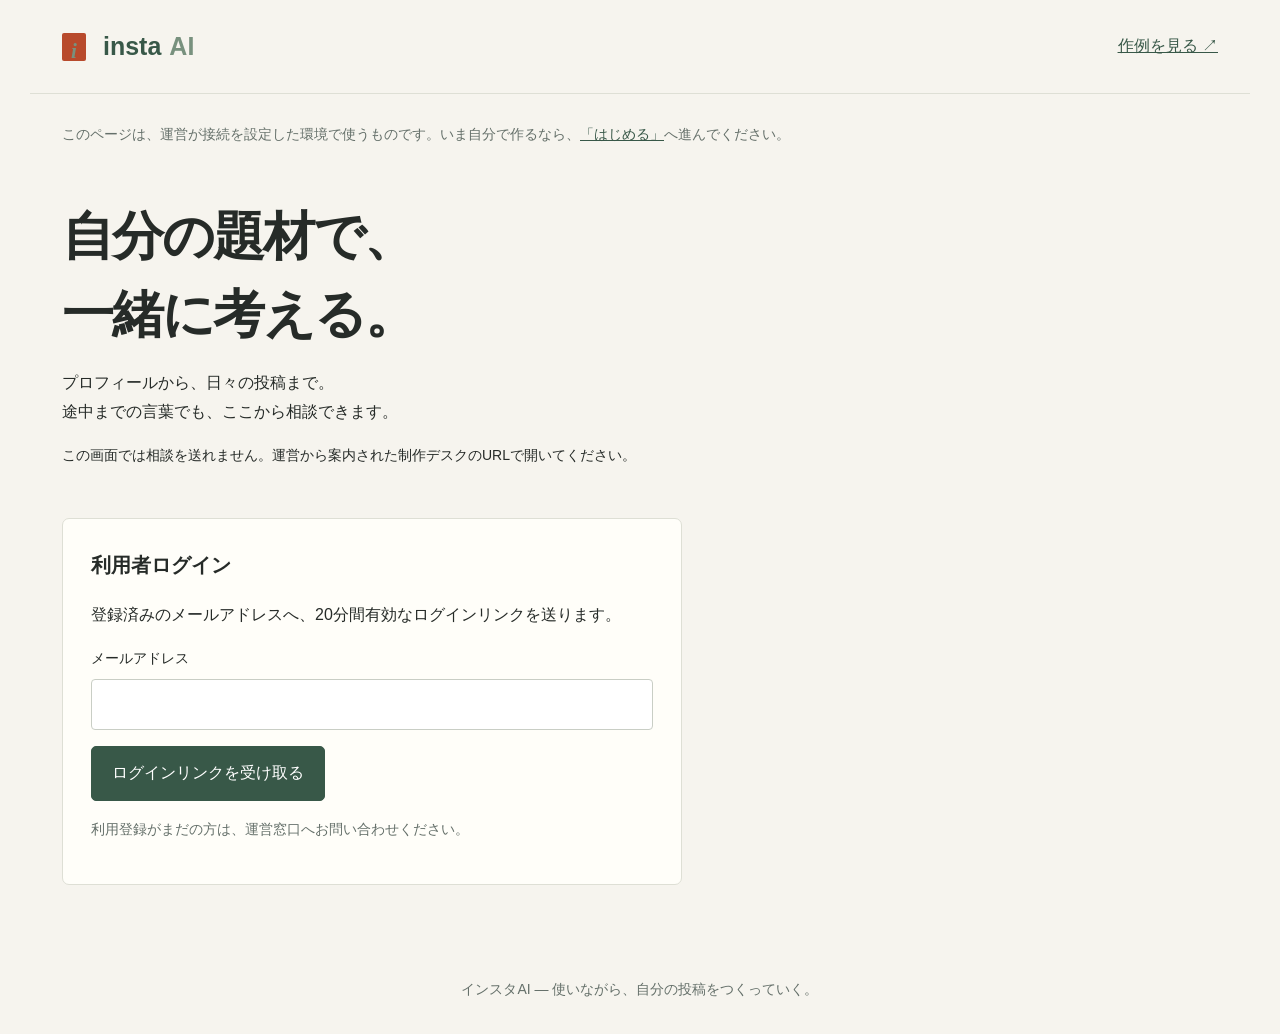
==== commit 7818c4b3: "member: 学びながら→使いながら" ====
--- a/member.html
+++ b/member.html
@@ -6,4 +6,4 @@
 <section id="login-panel" class="card"><h2>利用者ログイン</h2><p>登録済みのメールアドレスへ、20分間有効なログインリンクを送ります。</p><form id="login-form"><label>メールアドレス<input id="email" type="email" autocomplete="email" required maxlength="254"></label><button type="submit">ログインリンクを受け取る</button></form><button id="dev-login" class="secondary" hidden>ローカルのテスト利用者で確認する</button><p id="login-status" role="status"></p><p class="muted">利用登録がまだの方は、運営窓口へお問い合わせください。</p></section>
 <section id="desk" hidden><div class="account-line"><p id="account"></p><button id="logout" class="secondary">ログアウト</button></div><div class="desk-grid"><aside class="card"><h2>これまでの相談</h2><button id="new-chat" class="secondary">新しい相談</button><nav id="history" aria-label="チャット履歴"></nav><p class="muted">このデスクの相談は、ログインした人の履歴に保存されます。</p></aside><section class="card conversation"><div id="start-panel"><h2>今日は何をつくる？</h2><label>つくるもの<select id="format"><option value="profile">プロフィール</option><option value="concept">コンセプト整理</option><option value="feed">フィード投稿</option><option value="story">ストーリー</option><optgroup label="リール"><option value="voiceover">アフレコ</option><option value="vlog">VLOG</option><option value="talk">トーク</option><option value="ranking">ランキング</option><option value="comparison">比較</option></optgroup><optgroup label="動画編集"><option value="edit-voiceover">アフレコ編集</option><option value="edit-vlog">VLOG編集</option><option value="edit-talk">トーク編集</option><option value="edit-ranking">ランキング編集</option><option value="edit-comparison">比較編集</option></optgroup></select></label><label id="consult-field" class="checkbox" hidden><input id="consult" type="checkbox"><span id="consult-label">リールの形式も相談して決める</span></label><p id="format-help" class="muted">実績やプレゼントが未定でも大丈夫。今ある材料から始めます。</p></div><div class="conversation-top"><h2 id="chat-title">最初の相談を書いてみる</h2><div><button id="export-chat" class="secondary" hidden>チャットを保存</button><button id="delete-chat" class="secondary" hidden>チャットを削除</button></div></div><section id="export-panel" hidden><label for="export-text">チャットの保存用テキスト</label><textarea id="export-text" rows="8" readonly></textarea><button id="copy-export" class="secondary">保存用テキストをコピー</button><button id="download-export" class="secondary">テキストファイルをダウンロード</button></section><div id="messages" role="log" aria-live="polite" aria-relevant="additions"></div><form id="chat-form"><label for="message">相談・回答<textarea id="message" rows="5" maxlength="40000" placeholder="例：料理の発信を始めたい。実績はまだないけど、疲れた日の一皿を紹介したい。プロフィールから一緒に考えてほしい。"></textarea></label><p class="muted">直したい原稿は、そのまま貼ってください。写真はまだ添付できないため、写っている内容を文章で説明できます。未送信の文章は、このタブで再読み込み・相談の切り替え後も保持します。タブを閉じるか、ログアウトすると消えます。</p><div class="send-line"><button id="send" type="submit">相談を送る ↗</button><span id="count">0 / 40,000文字</span></div><p id="chat-status" role="status"></p></form></section></div>
 <section class="card library" id="library"><h2>手元に置いて、使うもの。</h2><p>実績がなくても、今ある材料で進められるためのシートです。</p><div class="library-links"><a href="downloads/profile-worksheet.txt" download>プロフィールの材料整理シート ↓</a><a href="downloads/reel-preparation.txt" download>台本・撮影の準備シート ↓</a><a href="https://docs.google.com/document/d/1QWKGCLUGUImH3913B--5JstInnMOPDh9PozFga27MFQ/edit" target="_blank" rel="noopener noreferrer">実際に使っているAquaVoiceカスタム指示 ↗</a><a href="downloads/insta-ai-create.zip" download>制作スキル一式 ↓</a></div><p class="muted">自分の発信で配るプレゼントは、内容と受取先を別途決めます。このライブラリの存在だけで、あなたのプロフィールに配布中と書くことはありません。</p></section>
-<section class="card feedback"><h2>止まったところを、教えてください。</h2><form id="feedback-form"><label>どこで止まった？<select id="feedback-stage"><option>つくるものを選ぶ</option><option>最初の相談を書く</option><option>AIの質問に答える</option><option>完成案を選ぶ・直す</option><option>撮影・投稿へ進む</option><option>履歴や保存を使う</option><option>その他</option></select></label><label>何をしたかった？ 何が分からなかった？<textarea id="feedback" rows="3" maxlength="3000" required placeholder="例：実績がないと書けないと思って、最初の相談で止まった。"></textarea></label><button type="submit">改善のために送る</button><p id="feedback-status" role="status"></p></form><p class="muted">チャットの内容は自動では添付しません。</p></section></section></main><footer>インスタAI — 学びながら、自分の投稿をつくっていく。</footer><script src="member.js?v=20261016-sw3"></script></body></html>
+<section class="card feedback"><h2>止まったところを、教えてください。</h2><form id="feedback-form"><label>どこで止まった？<select id="feedback-stage"><option>つくるものを選ぶ</option><option>最初の相談を書く</option><option>AIの質問に答える</option><option>完成案を選ぶ・直す</option><option>撮影・投稿へ進む</option><option>履歴や保存を使う</option><option>その他</option></select></label><label>何をしたかった？ 何が分からなかった？<textarea id="feedback" rows="3" maxlength="3000" required placeholder="例：実績がないと書けないと思って、最初の相談で止まった。"></textarea></label><button type="submit">改善のために送る</button><p id="feedback-status" role="status"></p></form><p class="muted">チャットの内容は自動では添付しません。</p></section></section></main><footer>インスタAI — 使いながら、自分の投稿をつくっていく。</footer><script src="member.js?v=20261016-sw3"></script></body></html>
